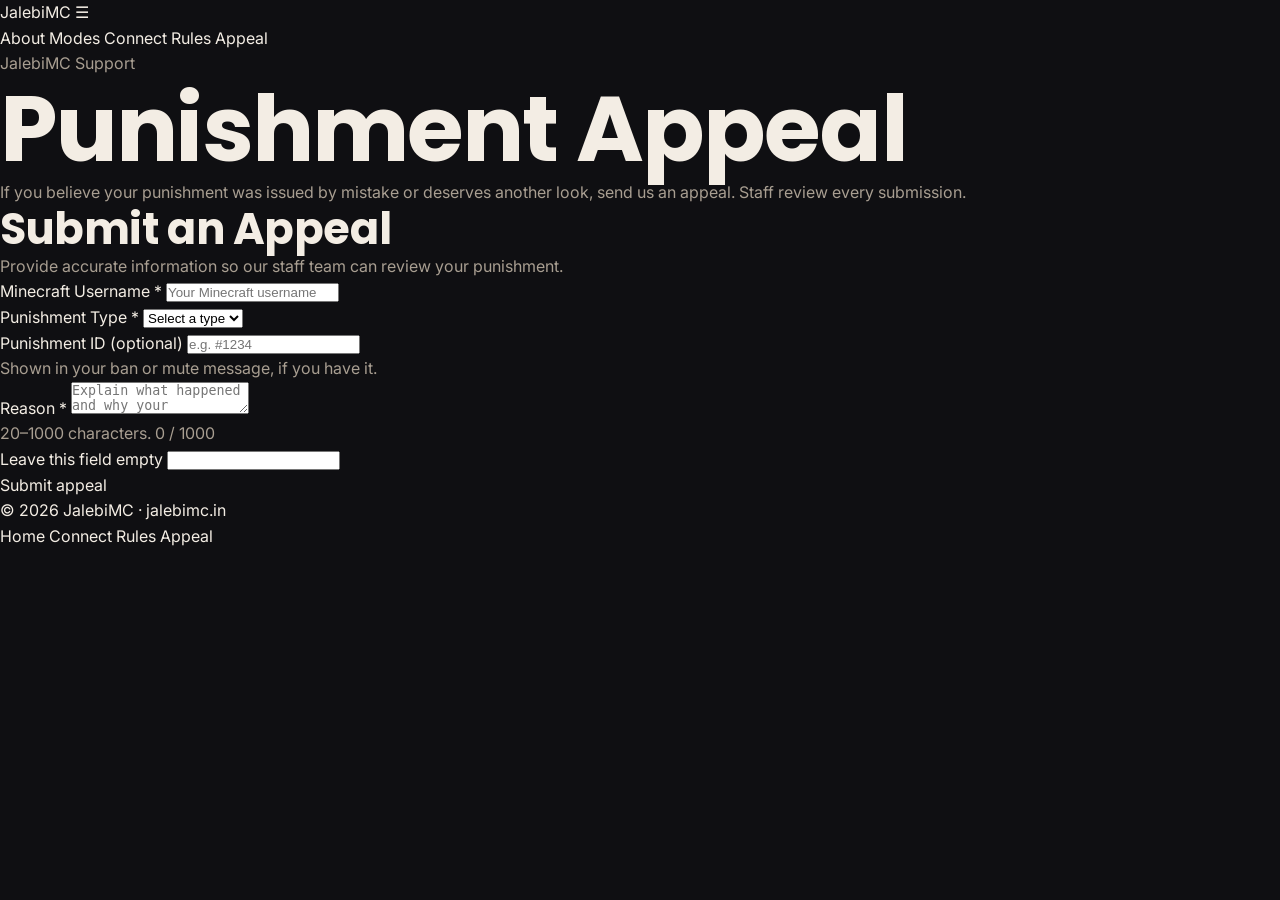
==== appeal/index.html @ 076aed10 "Create punishment appeal form in index.html This HTML file provides a form for users to submit punis" ====
<!DOCTYPE html>
<html lang="en">
<head>
  <meta charset="UTF-8">
  <meta name="viewport" content="width=device-width, initial-scale=1">
  <title>Punishment Appeal — JalebiMC</title>
  <meta name="description" content="Submit a punishment appeal for the JalebiMC Minecraft server. Our staff team will review your ban or mute.">
  <meta name="theme-color" content="#0f0f12">
  <link rel="canonical" href="https://jalebimc.in/appeal">
  <link rel="icon" type="image/svg+xml" href="../assets/icons/favicon.svg">

  <meta property="og:type" content="website">
  <meta property="og:site_name" content="JalebiMC">
  <meta property="og:title" content="Punishment Appeal — JalebiMC">
  <meta property="og:description" content="Submit a punishment appeal for the JalebiMC Minecraft server.">
  <meta property="og:url" content="https://jalebimc.in/appeal">

  <link rel="preconnect" href="https://fonts.googleapis.com">
  <link rel="preconnect" href="https://fonts.gstatic.com" crossorigin>
  <link href="https://fonts.googleapis.com/css2?family=Inter:wght@400;500;600&family=Poppins:wght@600;700&display=swap" rel="stylesheet">

  <!-- Shared site styles (one level up). Remove any file that does not exist in your repo. -->
  <link rel="stylesheet" href="../css/variables.css">
  <link rel="stylesheet" href="../css/reset.css">
  <link rel="stylesheet" href="../css/base.css">
  <link rel="stylesheet" href="../css/appeal.css">
</head>
<body>
  <header class="ap-header">
    <div class="ap-header-inner">
      <a class="ap-brand" href="/" aria-label="JalebiMC home">Jalebi<span>MC</span></a>
      <button class="ap-toggle" id="navToggle" type="button" aria-expanded="false" aria-controls="siteNav" aria-label="Toggle navigation">☰</button>
      <nav class="ap-nav" id="siteNav" aria-label="Main">
        <a href="/#about">About</a>
        <a href="/#modes">Modes</a>
        <a href="/#connect">Connect</a>
        <a href="/#rules">Rules</a>
        <a href="/appeal/" aria-current="page">Appeal</a>
      </nav>
    </div>
  </header>

  <main class="appeal appeal-main" id="main">
    <div class="appeal-wrap">
      <p class="appeal-eyebrow">JalebiMC Support</p>
      <h1 class="appeal-title">Punishment Appeal</h1>
      <p class="appeal-lead">If you believe your punishment was issued by mistake or deserves another look, send us an appeal. Staff review every submission.</p>

      <section class="appeal-card" aria-labelledby="formTitle">
        <h2 id="formTitle">Submit an Appeal</h2>
        <p>Provide accurate information so our staff team can review your punishment.</p>

        <form id="appealForm" novalidate>
          <div class="field">
            <label for="username">Minecraft Username <span class="req" aria-hidden="true">*</span></label>
            <input type="text" id="username" name="username" required minlength="3" maxlength="17" autocomplete="username" autocapitalize="off" spellcheck="false" placeholder="Your Minecraft username" aria-describedby="usernameErr">
            <p class="error-text" id="usernameErr"></p>
          </div>

          <div class="field">
            <label for="punishmentType">Punishment Type <span class="req" aria-hidden="true">*</span></label>
            <select id="punishmentType" name="punishmentType" required aria-describedby="typeErr">
              <option value="" selected disabled>Select a type</option>
              <option value="Ban">Ban</option>
              <option value="Mute">Mute</option>
            </select>
            <p class="error-text" id="typeErr"></p>
          </div>

          <div class="field">
            <label for="punishmentId">Punishment ID <span class="opt">(optional)</span></label>
            <input type="text" id="punishmentId" name="punishmentId" maxlength="32" autocomplete="off" autocapitalize="off" spellcheck="false" placeholder="e.g. #1234" aria-describedby="idHint idErr">
            <p class="hint" id="idHint">Shown in your ban or mute message, if you have it.</p>
            <p class="error-text" id="idErr"></p>
          </div>

          <div class="field">
            <label for="reason">Reason <span class="req" aria-hidden="true">*</span></label>
            <textarea id="reason" name="reason" required minlength="20" maxlength="1000" placeholder="Explain what happened and why your punishment should be reviewed." aria-describedby="reasonHint reasonErr"></textarea>
            <p class="hint" id="reasonHint">20–1000 characters. <span class="counter" id="reasonCount">0 / 1000</span></p>
            <p class="error-text" id="reasonErr"></p>
          </div>

          <!-- Honeypot: hidden from people, bots tend to fill it -->
          <div class="hp" aria-hidden="true">
            <label for="website">Leave this field empty</label>
            <input type="text" id="website" name="website" tabindex="-1" autocomplete="off">
          </div>

          <button type="submit" class="appeal-submit" id="submitBtn">
            <span class="spinner" aria-hidden="true"></span>
            <span id="submitLabel">Submit appeal</span>
          </button>

          <div class="status success" id="successBox" role="status" hidden></div>
          <div class="status error" id="errorBox" role="alert" hidden></div>
        </form>
      </section>
    </div>
  </main>

  <footer class="ap-footer">
    <div class="ap-footer-inner">
      <span>© <span id="year">2026</span> JalebiMC · jalebimc.in</span>
      <nav aria-label="Footer">
        <a href="/">Home</a>
        <a href="/#connect">Connect</a>
        <a href="/#rules">Rules</a>
        <a href="/appeal/">Appeal</a>
      </nav>
    </div>
  </footer>

  <script>
    (function () {
      var toggle = document.getElementById('navToggle');
      var nav = document.getElementById('siteNav');
      toggle.addEventListener('click', function () {
        var open = nav.classList.toggle('open');
        toggle.setAttribute('aria-expanded', String(open));
      });
      document.getElementById('year').textContent = new Date().getFullYear();

      var form = document.getElementById('appealForm');
      var btn = document.getElementById('submitBtn');
      var label = document.getElementById('submitLabel');
      var okBox = document.getElementById('successBox');
      var errBox = document.getElementById('errorBox');
      var reason = document.getElementById('reason');
      var count = document.getElementById('reasonCount');

      var f = {
        username: document.getElementById('username'),
        type: document.getElementById('punishmentType'),
        id: document.getElementById('punishmentId'),
        reason: reason
      };
      var errs = {
        username: document.getElementById('usernameErr'),
        type: document.getElementById('typeErr'),
        id: document.getElementById('idErr'),
        reason: document.getElementById('reasonErr')
      };

      reason.addEventListener('input', function () {
        count.textContent = reason.value.length + ' / 1000';
      });

      function setErr(key, msg) {
        errs[key].textContent = msg;
        f[key].setAttribute('aria-invalid', msg ? 'true' : 'false');
        return !msg;
      }

      function validate() {
        var u = f.username.value.trim();
        var id = f.id.value.trim();
        var r = f.reason.value.trim();
        var results = [
          setErr('username', /^[A-Za-z0-9_. ]{3,17}$/.test(u) ? '' : 'Enter a valid username (3–17 letters, numbers, spaces, . or _).'),
          setErr('type', (f.type.value === 'Ban' || f.type.value === 'Mute') ? '' : 'Choose Ban or Mute.'),
          setErr('id', (!id || /^[A-Za-z0-9#_-]{1,32}$/.test(id)) ? '' : 'Use only letters, numbers, #, _ or -.'),
          setErr('reason', (r.length >= 20 && r.length <= 1000) ? '' : 'Your reason must be between 20 and 1000 characters.')
        ];
        if (results.every(Boolean)) return true;
        var first = form.querySelector('[aria-invalid="true"]');
        if (first) first.focus();
        return false;
      }

      function setBusy(busy) {
        btn.disabled = busy;
        btn.setAttribute('aria-busy', String(busy));
        label.textContent = busy ? 'Submitting...' : 'Submit appeal';
      }

      form.addEventListener('submit', function (e) {
        e.preventDefault();
        okBox.hidden = true;
        errBox.hidden = true;
        if (!validate()) return;

        setBusy(true);
        fetch('/api/submit', {
          method: 'POST',
          headers: { 'Content-Type': 'application/json' },
          body: JSON.stringify({
            username: f.username.value.trim(),
            punishmentType: f.type.value,
            punishmentId: f.id.value.trim(),
            reason: f.reason.value.trim(),
            website: document.getElementById('website').value
          })
        })
          .then(function (res) {
            return res.json().catch(function () { return {}; }).then(function (data) {
              return { ok: res.ok && data.success === true, status: res.status, data: data };
            });
          })
          .then(function (r) {
            if (r.ok) {
              okBox.textContent = 'Your appeal was submitted successfully. Our staff team will review it.';
              okBox.hidden = false;
              form.reset();
              count.textContent = '0 / 1000';
              Object.keys(f).forEach(function (k) { setErr(k, ''); });
            } else {
              var msg = 'We couldn\u2019t submit your appeal right now. Please try again later.';
              if (r.status === 400 && r.data && r.data.message) msg = r.data.message;
              if (r.status === 429) msg = 'Too many appeals submitted. Please wait a while before trying again.';
              errBox.textContent = msg;
              errBox.hidden = false;
            }
          })
          .catch(function () {
            errBox.textContent = 'We couldn\u2019t submit your appeal right now. Please try again later.';
            errBox.hidden = false;
          })
          .then(function () { setBusy(false); });
      });
    })();
  </script>
</body>
</html>
---- css/variables.css ----
/* =========================================================
   VARIABLES — colours, fonts, spacing, radii, shadows, timing
   ========================================================= */
:root {
  --bg: #0f0f12;
  --border: rgba(255, 255, 255, 0.08);
  --border-strong: rgba(255, 255, 255, 0.16);

  --text-primary: #f3ede4;
  --text-secondary: #a89e91;
  --text-tertiary: #928979; /* >= 4.5:1 on page and card backgrounds */

  --accent-1: #ff7a00;
  --accent-2: #ff8a00;
  --accent-3: #ffae00;
  --accent-gradient: linear-gradient(135deg, var(--accent-1), var(--accent-3));
  --accent-gradient-soft: linear-gradient(160deg, rgba(255,122,0,0.14), rgba(255,174,0,0.03));

  --status-online: #3ecf6a;
  --status-offline: #ef4a4a;
  --status-pending: var(--accent-3);

  --shadow-soft: 0 24px 60px -24px rgba(0,0,0,0.65);
  --shadow-glow: 0 12px 40px -12px rgba(255, 138, 0, 0.45);

  --font-display: 'Poppins', 'Segoe UI', system-ui, -apple-system, sans-serif;
  --font-body: 'Inter', 'Segoe UI', system-ui, -apple-system, sans-serif;
  --font-mono: 'SFMono-Regular', Consolas, 'Liberation Mono', Menlo, monospace;

  --container: 1200px;
  --radius-sm: 10px;
  --radius-md: 16px;
  --radius-lg: 24px;
  --space-section: clamp(4rem, 9vw, 7.5rem);

  --ease: cubic-bezier(0.16, 1, 0.3, 1);
  --dur-fast: 160ms;
  --dur-base: 300ms;
}
---- css/base.css ----
/* =========================================================
   BASE — typography, containers, sections, utilities,
   accessibility helpers
   ========================================================= */
.container {
  width: 100%;
  max-width: var(--container);
  margin-inline: auto;
  padding-inline: clamp(1.25rem, 5vw, 2.5rem);
}
.container-narrow { max-width: 760px; margin-inline: auto; }

.section { padding-block: var(--space-section); position: relative; }
.section-head { max-width: 640px; margin-bottom: clamp(2rem, 5vw, 3.25rem); }
.section-head.center { margin-inline: auto; text-align: center; }

/* inline-block (not flex) so the dot stays on the first line when the label wraps. */
.eyebrow {
  display: inline-block;
  font-size: 0.75rem;
  font-weight: 600;
  letter-spacing: 0.14em;
  text-transform: uppercase;
  color: var(--accent-3);
  margin-bottom: 1.1rem;
  text-wrap: balance;
}
.eyebrow::before {
  content: '';
  display: inline-block;
  vertical-align: middle;
  width: 6px;
  height: 6px;
  margin-right: 0.55rem;
  border-radius: 50%;
  background: var(--accent-gradient);
}

h1, h2, h3, h4 { font-family: var(--font-display); line-height: 1.12; color: var(--text-primary); font-weight: 700; }
h1 { font-size: clamp(2.75rem, 9vw, 5.75rem); letter-spacing: -0.02em; }
h2 { font-size: clamp(1.9rem, 4.5vw, 2.7rem); letter-spacing: -0.01em; }
h3 { font-size: 1.15rem; }
p { color: var(--text-secondary); }
.lede { font-size: clamp(1.02rem, 2vw, 1.15rem); max-width: 60ch; color: var(--text-secondary); }
.tagline {
  font-family: var(--font-display);
  font-weight: 600;
  font-size: clamp(1.15rem, 2.6vw, 1.5rem);
  color: var(--text-primary);
}

.gradient-text {
  background: var(--accent-gradient);
  -webkit-background-clip: text;
  background-clip: text;
  color: transparent;
}

.visually-hidden {
  position: absolute; width: 1px; height: 1px; padding: 0; margin: -1px;
  overflow: hidden; clip: rect(0,0,0,0); white-space: nowrap; border: 0;
}

/* ---------- Accessibility ---------- */
.skip-link {
  position: absolute; left: 1rem; top: -60px; z-index: 200;
  background: var(--accent-3); color: #16100a; padding: 0.75rem 1.25rem;
  border-radius: 8px; font-weight: 600; font-size: 0.9rem;
  transition: top var(--dur-fast) var(--ease);
}
.skip-link:focus { top: 1rem; }

/* No border-radius here: outlines follow each element's own radius, so pill
   buttons keep a pill-shaped focus ring. */
a:focus-visible, button:focus-visible {
  outline: 2px solid var(--accent-3);
  outline-offset: 3px;
}
main:focus { outline: none; } /* skip-link target only; not an interactive control */

@media (prefers-reduced-motion: reduce) {
  html { scroll-behavior: auto; }
  *, *::before, *::after {
    animation-duration: 0.01ms !important;
    animation-iteration-count: 1 !important;
    transition-duration: 0.01ms !important;
    scroll-behavior: auto !important;
  }
  .reveal { opacity: 1 !important; transform: none !important; }
}
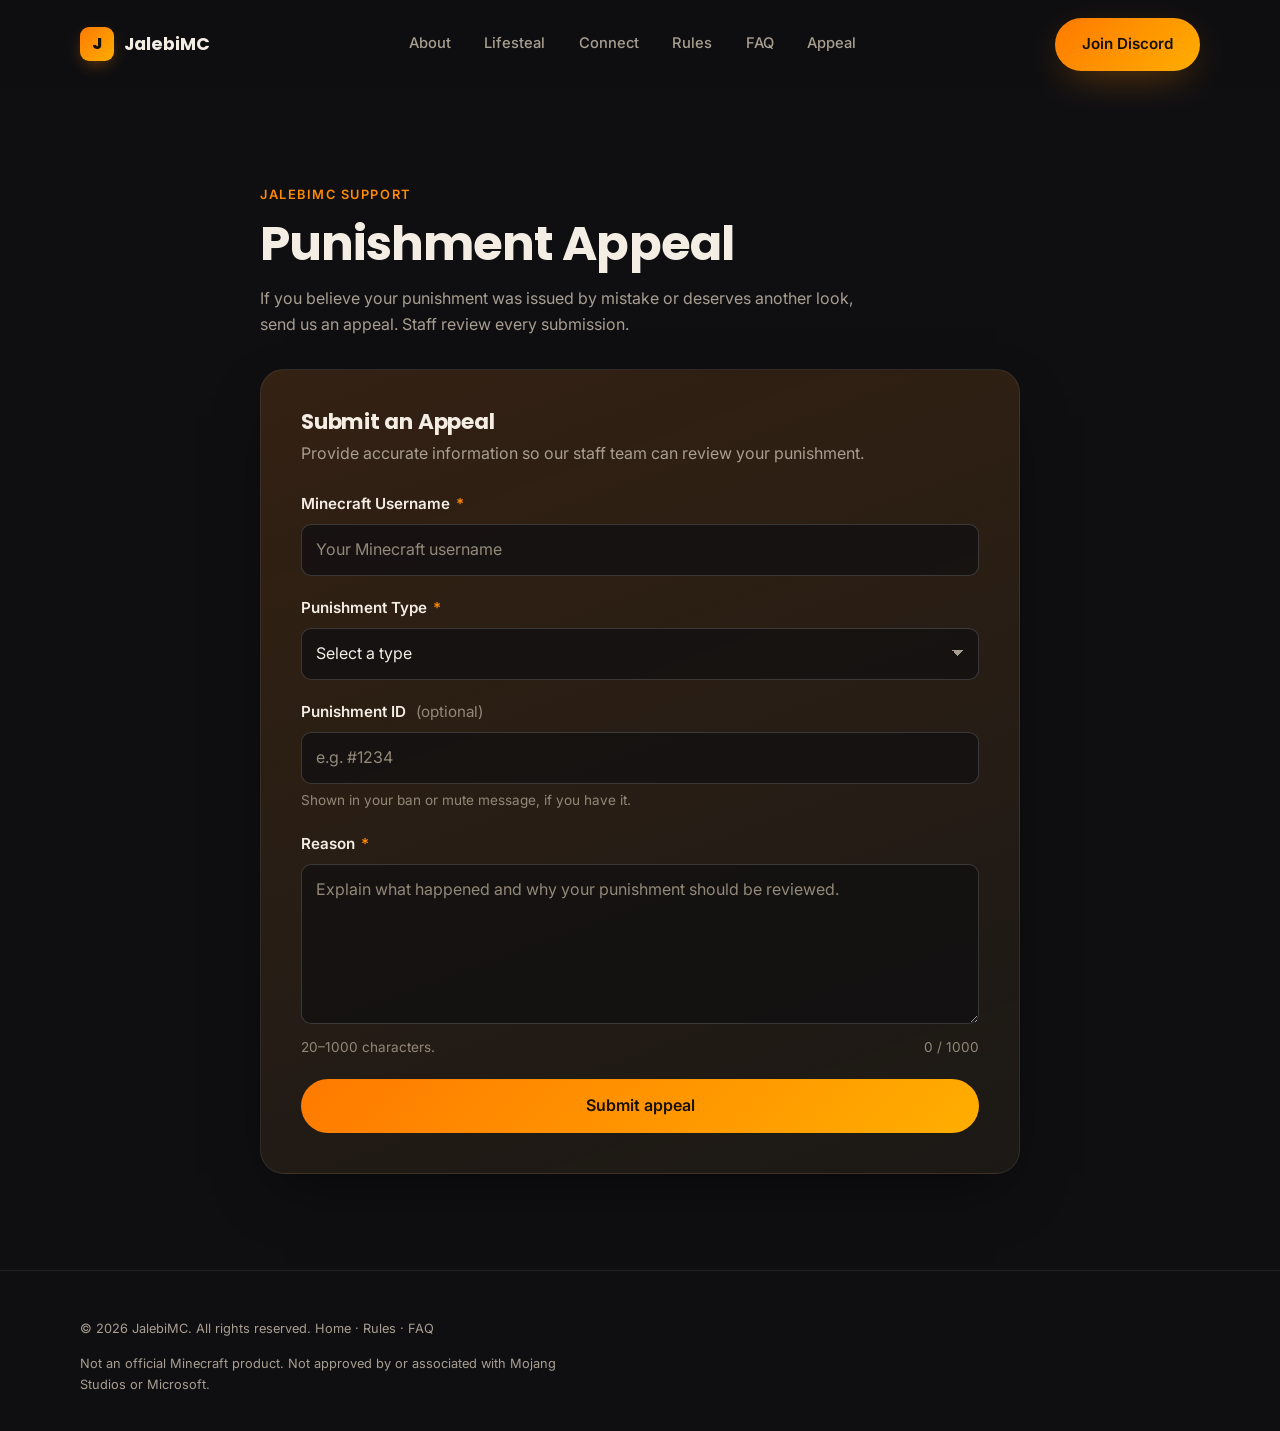
==== commit ad6d47e0: "Add files via upload" ====
--- a/appeal/index.html
+++ b/appeal/index.html
@@ -20,25 +20,44 @@
   <link href="https://fonts.googleapis.com/css2?family=Inter:wght@400;500;600&family=Poppins:wght@600;700&display=swap" rel="stylesheet">
 
   <!-- Shared site styles (one level up). Remove any file that does not exist in your repo. -->
-  <link rel="stylesheet" href="../css/variables.css">
-  <link rel="stylesheet" href="../css/reset.css">
-  <link rel="stylesheet" href="../css/base.css">
-  <link rel="stylesheet" href="../css/appeal.css">
+  <script>document.documentElement.classList.add('js');</script>
+<link rel="stylesheet" href="../css/variables.css">
+<link rel="stylesheet" href="../css/reset.css">
+<link rel="stylesheet" href="../css/base.css">
+<link rel="stylesheet" href="../css/components.css">
+<link rel="stylesheet" href="../css/navigation.css">
+<link rel="stylesheet" href="../css/footer.css">
+<link rel="stylesheet" href="../css/responsive.css">
+<link rel="stylesheet" href="../css/appeal.css">
 </head>
 <body>
-  <header class="ap-header">
-    <div class="ap-header-inner">
-      <a class="ap-brand" href="/" aria-label="JalebiMC home">Jalebi<span>MC</span></a>
-      <button class="ap-toggle" id="navToggle" type="button" aria-expanded="false" aria-controls="siteNav" aria-label="Toggle navigation">☰</button>
-      <nav class="ap-nav" id="siteNav" aria-label="Main">
-        <a href="/#about">About</a>
-        <a href="/#modes">Modes</a>
-        <a href="/#connect">Connect</a>
-        <a href="/#rules">Rules</a>
-        <a href="/appeal/" aria-current="page">Appeal</a>
-      </nav>
-    </div>
-  </header>
+  <a href="#main" class="skip-link">Skip to main content</a>
+<header class="site-header" id="siteHeader">
+<div class="container nav-row">
+<a href="/" class="brand" aria-label="JalebiMC home"><span class="brand-mark" aria-hidden="true" data-config-text="site.shortMark">J</span><span data-config-text="site.name">JalebiMC</span></a>
+<nav class="nav-links" aria-label="Primary">
+<a href="/#about">About</a>
+<a href="/#lifesteal">Lifesteal</a>
+<a href="/#connect">Connect</a>
+<a href="/#rules">Rules</a>
+<a href="/#faq">FAQ</a>
+<a href="/appeal/" aria-current="page">Appeal</a>
+</nav>
+<div class="nav-actions">
+<a class="btn btn-primary nav-cta" href="https://dsc.gg/jalebimc" data-config-href="links.discord" target="_blank" rel="noopener noreferrer">Join Discord</a>
+<button type="button" class="menu-toggle" id="menuToggle" aria-expanded="false" aria-controls="mobileMenu" aria-label="Toggle navigation menu"><span></span></button>
+</div>
+</div>
+</header>
+<nav class="mobile-menu" id="mobileMenu" aria-label="Mobile">
+<a href="/#about">About</a>
+<a href="/#lifesteal">Lifesteal</a>
+<a href="/#connect">Connect</a>
+<a href="/#rules">Rules</a>
+<a href="/#faq">FAQ</a>
+<a href="/appeal/" aria-current="page">Appeal</a>
+<a class="btn btn-primary" href="https://dsc.gg/jalebimc" data-config-href="links.discord" target="_blank" rel="noopener noreferrer">Join Discord</a>
+</nav>
 
   <main class="appeal appeal-main" id="main">
     <div class="appeal-wrap">
@@ -99,28 +118,21 @@
     </div>
   </main>
 
-  <footer class="ap-footer">
-    <div class="ap-footer-inner">
-      <span>© <span id="year">2026</span> JalebiMC · jalebimc.in</span>
-      <nav aria-label="Footer">
-        <a href="/">Home</a>
-        <a href="/#connect">Connect</a>
-        <a href="/#rules">Rules</a>
-        <a href="/appeal/">Appeal</a>
-      </nav>
-    </div>
-  </footer>
-
-  <script>
+  <footer class="site-footer">
+<div class="container">
+<div class="footer-bottom" style="border-top:0;padding-top:0">
+<p>© <span data-config-text="site.year">2026</span> <span data-config-text="site.name">JalebiMC</span>. All rights reserved. <a href="/">Home</a> · <a href="/#rules">Rules</a> · <a href="/#faq">FAQ</a></p>
+<p class="footer-disclaimer">Not an official Minecraft product. Not approved by or associated with Mojang Studios or Microsoft.</p>
+</div>
+</div>
+</footer>
+
+  <script src="../config/site-config.js" defer></script>
+<script src="../js/navigation.js" defer></script>
+<script src="../js/main.js" defer></script>
+<script>
     (function () {
-      var toggle = document.getElementById('navToggle');
-      var nav = document.getElementById('siteNav');
-      toggle.addEventListener('click', function () {
-        var open = nav.classList.toggle('open');
-        toggle.setAttribute('aria-expanded', String(open));
-      });
-      document.getElementById('year').textContent = new Date().getFullYear();
-
+      
       var form = document.getElementById('appealForm');
       var btn = document.getElementById('submitBtn');
       var label = document.getElementById('submitLabel');
--- a/css/components.css
+++ b/css/components.css
@@ -0,0 +1,81 @@
+/* =========================================================
+   COMPONENTS — buttons, glass cards, status pill, copy
+   button states, icon tiles, scroll-reveal
+   ========================================================= */
+
+/* ---------- Buttons ---------- */
+.btn {
+  display: inline-flex;
+  align-items: center;
+  justify-content: center;
+  gap: 0.5rem;
+  padding: 0.9rem 1.7rem;
+  border-radius: 999px;
+  font-weight: 600;
+  font-size: 0.95rem;
+  min-height: 48px;
+  white-space: nowrap;
+  transition: transform var(--dur-base) var(--ease), box-shadow var(--dur-base) var(--ease),
+              background var(--dur-base) var(--ease), border-color var(--dur-base) var(--ease);
+}
+.btn-primary {
+  background: var(--accent-gradient);
+  color: #16100a;
+  box-shadow: var(--shadow-glow);
+}
+.btn-primary:hover { transform: translateY(-2px); box-shadow: 0 16px 46px -10px rgba(255,138,0,0.55); }
+.btn-secondary {
+  background: rgba(255,255,255,0.04);
+  border: 1px solid var(--border-strong);
+  color: var(--text-primary);
+}
+.btn-secondary:hover { background: rgba(255,255,255,0.08); border-color: rgba(255,255,255,0.3); transform: translateY(-2px); }
+
+/* ---------- Glass card ---------- */
+.glass {
+  background: rgba(255,255,255,0.03);
+  border: 1px solid var(--border);
+  backdrop-filter: blur(20px);
+  -webkit-backdrop-filter: blur(20px);
+  box-shadow: var(--shadow-soft);
+}
+
+/* ---------- Status pill ---------- */
+.status-pill {
+  display: inline-flex; align-items: center; gap: 0.6rem;
+  padding: 0.55rem 1.15rem; border-radius: 999px;
+  background: rgba(255,255,255,0.04); border: 1px solid var(--border);
+  font-size: 0.85rem; font-weight: 600; color: var(--text-secondary);
+}
+.status-dot { width: 9px; height: 9px; border-radius: 50%; background: var(--text-tertiary); flex-shrink: 0; }
+.status-pill[data-state="online"] { color: var(--text-primary); }
+.status-pill[data-state="online"] .status-dot { background: var(--status-online); box-shadow: 0 0 0 4px rgba(62,207,106,0.16); }
+.status-pill[data-state="offline"] .status-dot { background: var(--status-offline); box-shadow: 0 0 0 4px rgba(239,74,74,0.16); }
+.status-pill[data-state="pending"] .status-dot { background: var(--status-pending); animation: statusPulse 1.6s ease-in-out infinite; }
+.status-pill[data-state="unavailable"] .status-dot { background: var(--text-tertiary); }
+@keyframes statusPulse { 0%, 100% { opacity: 1; } 50% { opacity: 0.3; } }
+
+/* ---------- Copy button (default / copied / failed states) ---------- */
+/* The failed message is long; let it wrap instead of overflowing the card on small phones. */
+.copy-btn { position: relative; white-space: normal; text-align: center; }
+.copy-btn .default-state, .copy-btn .copied-state, .copy-btn .failed-state {
+  display: none; align-items: center; justify-content: center; gap: 0.5rem;
+}
+.copy-btn .default-state { display: flex; }
+.copy-btn[data-copied="true"] .default-state { display: none; }
+.copy-btn[data-copied="true"] .copied-state { display: flex; }
+.copy-btn[data-copy-failed="true"] .default-state { display: none; }
+.copy-btn[data-copy-failed="true"] .failed-state { display: flex; }
+
+/* ---------- Icon tile (about, connect, rules) ---------- */
+.feature-icon {
+  width: 44px; height: 44px; border-radius: 12px; flex-shrink: 0;
+  background: rgba(255,138,0,0.1); color: var(--accent-3);
+  display: grid; place-items: center;
+}
+
+/* ---------- Scroll reveal ----------
+   Hidden state only applies when JS is running (the .js class is set
+   in <head>), so content is never stuck invisible without JavaScript. */
+.js .reveal { opacity: 0; transform: translateY(20px); transition: opacity 650ms var(--ease), transform 650ms var(--ease); }
+.js .reveal.is-visible { opacity: 1; transform: none; }
--- a/css/navigation.css
+++ b/css/navigation.css
@@ -0,0 +1,84 @@
+/* =========================================================
+   NAVIGATION — sticky header, desktop links, menu button,
+   full-screen mobile menu
+   ========================================================= */
+.site-header {
+  position: sticky;
+  top: 0;
+  z-index: 100;
+  padding-block: 1.1rem;
+  background: rgba(15,15,18,0.55);
+  backdrop-filter: blur(16px);
+  -webkit-backdrop-filter: blur(16px);
+  border-bottom: 1px solid transparent;
+  transition: background var(--dur-base) var(--ease), border-color var(--dur-base) var(--ease), padding var(--dur-base) var(--ease);
+}
+.site-header.is-scrolled {
+  background: rgba(15,15,18,0.88);
+  border-bottom-color: var(--border);
+  padding-block: 0.8rem;
+}
+.nav-row { display: flex; align-items: center; justify-content: space-between; gap: 1rem; }
+.brand { display: flex; align-items: center; gap: 0.65rem; font-family: var(--font-display); font-weight: 700; font-size: 1.1rem; }
+.brand-mark {
+  width: 34px; height: 34px; border-radius: 9px;
+  background: var(--accent-gradient);
+  display: grid; place-items: center;
+  color: #16100a; font-weight: 800; font-size: 1rem;
+  box-shadow: 0 6px 18px -6px rgba(255,138,0,0.55);
+  flex-shrink: 0;
+}
+.nav-links { display: none; align-items: center; gap: 2.1rem; }
+.nav-links a {
+  font-size: 0.92rem; font-weight: 500; color: var(--text-secondary);
+  position: relative; padding-block: 0.3rem;
+  transition: color var(--dur-fast) var(--ease);
+}
+.nav-links a:hover, .nav-links a:focus-visible { color: var(--text-primary); }
+.nav-links a::after {
+  content: ''; position: absolute; left: 0; right: 0; bottom: -2px; height: 2px;
+  background: var(--accent-gradient); transform: scaleX(0); transform-origin: left;
+  transition: transform var(--dur-base) var(--ease);
+}
+.nav-links a:hover::after, .nav-links a:focus-visible::after { transform: scaleX(1); }
+
+.nav-actions { display: flex; align-items: center; gap: 0.75rem; }
+.nav-cta { display: none; }
+
+/* ---------- Menu button (hamburger -> X) ---------- */
+.menu-toggle {
+  display: grid; place-items: center; width: 44px; height: 44px; border-radius: 10px;
+  background: rgba(255,255,255,0.04); border: 1px solid var(--border); flex-shrink: 0;
+}
+.menu-toggle span { position: relative; width: 18px; height: 2px; background: var(--text-primary); display: block; transition: background var(--dur-fast) var(--ease); }
+.menu-toggle span::before, .menu-toggle span::after {
+  content: ''; position: absolute; left: 0; width: 18px; height: 2px; background: var(--text-primary);
+  transition: transform var(--dur-base) var(--ease), top var(--dur-base) var(--ease);
+}
+.menu-toggle span::before { top: -6px; }
+.menu-toggle span::after { top: 6px; }
+.menu-toggle[aria-expanded="true"] span { background: transparent; }
+.menu-toggle[aria-expanded="true"] span::before { top: 0; transform: rotate(45deg); }
+.menu-toggle[aria-expanded="true"] span::after { top: 0; transform: rotate(-45deg); }
+
+/* ---------- Mobile menu ----------
+   Lives OUTSIDE <header> in the HTML: the header uses backdrop-filter,
+   which would otherwise make it the containing block for this
+   position:fixed element and stop it filling the viewport. */
+.mobile-menu {
+  position: fixed; inset: 0;
+  background: rgba(11,11,14,0.98);
+  backdrop-filter: blur(20px);
+  -webkit-backdrop-filter: blur(20px);
+  padding: 6.5rem clamp(1.25rem, 5vw, 2.5rem) 2rem;
+  display: flex; flex-direction: column; gap: 0.15rem;
+  transform: translateY(-12px); opacity: 0; visibility: hidden;
+  transition: transform var(--dur-base) var(--ease), opacity var(--dur-base) var(--ease), visibility var(--dur-base) linear;
+  overflow-y: auto;
+  z-index: 90;
+}
+.mobile-menu.is-open { transform: translateY(0); opacity: 1; visibility: visible; }
+.mobile-menu a { padding: 1rem 0; font-size: 1.2rem; font-weight: 600; border-bottom: 1px solid var(--border); }
+/* Restores .btn sizing, which the generic ".mobile-menu a" rule above would otherwise override. */
+.mobile-menu .btn { margin-top: 1.5rem; align-self: flex-start; padding: 0.9rem 1.7rem; font-size: 0.95rem; border-bottom: 0; }
+body.menu-open { overflow: hidden; }
--- a/css/footer.css
+++ b/css/footer.css
@@ -0,0 +1,20 @@
+/* =========================================================
+   FOOTER
+   ========================================================= */
+.site-footer { border-top: 1px solid var(--border); padding-block: 3rem 2.25rem; }
+.footer-grid { display: grid; gap: 2.5rem; grid-template-columns: 1fr; margin-bottom: 2.5rem; }
+.footer-brand .brand { margin-bottom: 0.9rem; }
+.footer-brand .footer-domain { font-family: var(--font-mono); font-size: 0.88rem; color: var(--text-secondary); margin-bottom: 0.6rem; }
+.footer-brand p:last-child { font-size: 0.88rem; max-width: 34ch; }
+.footer-links h3 {
+  font-size: 0.8rem; text-transform: uppercase; letter-spacing: 0.08em; color: var(--text-tertiary);
+  margin-bottom: 1rem; font-family: var(--font-body); font-weight: 600;
+}
+.footer-links ul { display: flex; flex-direction: column; gap: 0.7rem; }
+.footer-links a { font-size: 0.9rem; color: var(--text-secondary); transition: color var(--dur-fast) var(--ease); }
+.footer-links a:hover, .footer-links a:focus-visible { color: var(--text-primary); }
+.footer-bottom {
+  display: flex; flex-direction: column; gap: 0.85rem; padding-top: 2rem;
+  border-top: 1px solid var(--border); font-size: 0.8rem; color: var(--text-tertiary);
+}
+.footer-disclaimer { max-width: 62ch; line-height: 1.65; }
--- a/css/responsive.css
+++ b/css/responsive.css
@@ -0,0 +1,27 @@
+/* =========================================================
+   RESPONSIVE — breakpoint overrides (loaded last on purpose)
+   ========================================================= */
+@media (max-width: 479px) {
+  .ip-address .copy-btn { width: 100%; }
+}
+
+@media (min-width: 640px) {
+  .connect-cards { grid-template-columns: 1fr 1fr; }
+  .rules-grid { grid-template-columns: 1fr 1fr; }
+  .mech-grid { grid-template-columns: 1fr 1fr; }
+}
+
+@media (min-width: 1100px) {
+  .mech-grid { grid-template-columns: repeat(4, 1fr); }
+}
+
+@media (min-width: 900px) {
+  .nav-links { display: flex; }
+  .nav-cta { display: inline-flex; }
+  .menu-toggle, .mobile-menu { display: none; }
+
+  .mode-grid { grid-template-columns: repeat(3, 1fr); }
+  .steps { grid-template-columns: repeat(3, 1fr); }
+  .step { flex-direction: column; }
+  .footer-grid { grid-template-columns: 1.4fr 1fr 1fr 1fr; }
+}
--- a/css/appeal.css
+++ b/css/appeal.css
@@ -0,0 +1,177 @@
+/* Appeal page only. Loaded after the shared site CSS from /appeal/index.html.
+   Tokens fall back to the JalebiMC palette if a variable name differs. */
+
+.appeal {
+  --ap-bg: var(--bg, #0f0f12);
+  --ap-border: var(--border, rgba(255, 255, 255, 0.08));
+  --ap-border-strong: var(--border-strong, rgba(255, 255, 255, 0.16));
+  --ap-text: var(--text-primary, #f3ede4);
+  --ap-text-2: var(--text-secondary, #a89e91);
+  --ap-text-3: var(--text-tertiary, #928979);
+  --ap-accent: var(--accent-2, #ff8a00);
+  --ap-gradient: var(--accent-gradient);
+  --ap-radius: var(--radius-lg);
+  --ap-radius-sm: var(--radius-sm);
+  --ap-ok: #4ade80;
+  --ap-err: #f87171;
+}
+
+.appeal-main {
+  min-height: 70vh;
+  padding: clamp(48px, 9vw, 96px) 20px;
+}
+
+.appeal-wrap {
+  max-width: 760px;
+  margin: 0 auto;
+}
+
+.appeal-eyebrow {
+  margin: 0 0 12px;
+  font-size: 0.8rem;
+  font-weight: 600;
+  letter-spacing: 0.12em;
+  text-transform: uppercase;
+  color: var(--ap-accent);
+}
+
+.appeal-title {
+  margin: 0 0 14px;
+  font-family: var(--font-display, "Poppins", sans-serif);
+  font-size: clamp(2rem, 6vw, 3rem);
+  line-height: 1.1;
+  color: var(--ap-text);
+}
+
+.appeal-lead {
+  margin: 0 0 32px;
+  max-width: 60ch;
+  color: var(--ap-text-2);
+  line-height: 1.65;
+}
+
+.appeal-card {
+  padding: clamp(22px, 5vw, 40px);
+  background: linear-gradient(160deg, rgba(255, 122, 0, 0.14), rgba(255, 174, 0, 0.03)), rgba(255, 255, 255, 0.02);
+  border: 1px solid var(--ap-border);
+  border-radius: var(--ap-radius);
+  box-shadow: var(--shadow-soft, 0 20px 50px rgba(0, 0, 0, 0.35));
+  animation: ap-reveal 0.5s var(--ease, ease) both;
+}
+
+.appeal-card h2 {
+  margin: 0 0 6px;
+  font-family: var(--font-display, "Poppins", sans-serif);
+  font-size: 1.35rem;
+  color: var(--ap-text);
+}
+
+.appeal-card > p {
+  margin: 0 0 26px;
+  color: var(--ap-text-2);
+  line-height: 1.6;
+}
+
+.field { margin-bottom: 20px; }
+
+.field label {
+  display: block;
+  margin-bottom: 8px;
+  font-weight: 600;
+  font-size: 0.95rem;
+  color: var(--ap-text);
+}
+
+.field .req { color: var(--ap-accent); margin-left: 2px; }
+.field .opt { color: var(--ap-text-3); font-weight: 400; margin-left: 6px; }
+
+.field input,
+.field select,
+.field textarea {
+  width: 100%;
+  min-height: 48px;
+  padding: 12px 14px;
+  font: inherit;
+  font-family: var(--font-body, "Inter", sans-serif);
+  color: var(--ap-text);
+  background: rgba(15, 15, 18, 0.7);
+  border: 1px solid var(--ap-border-strong);
+  border-radius: var(--ap-radius-sm);
+  transition: border-color 0.2s ease, box-shadow 0.2s ease;
+}
+
+.field select { appearance: none; background-image: linear-gradient(45deg, transparent 50%, #a89e91 50%), linear-gradient(135deg, #a89e91 50%, transparent 50%); background-position: calc(100% - 20px) 21px, calc(100% - 14px) 21px; background-size: 6px 6px; background-repeat: no-repeat; padding-right: 40px; }
+.field textarea { min-height: 160px; resize: vertical; line-height: 1.6; }
+.field ::placeholder { color: var(--ap-text-3); }
+
+.field input:focus-visible,
+.field select:focus-visible,
+.field textarea:focus-visible {
+  outline: none;
+  border-color: var(--ap-accent);
+  box-shadow: 0 0 0 3px rgba(255, 138, 0, 0.28);
+}
+
+.field [aria-invalid="true"] { border-color: var(--ap-err); }
+
+.hint { margin: 6px 0 0; font-size: 0.85rem; color: var(--ap-text-3); }
+.error-text { margin: 6px 0 0; font-size: 0.85rem; color: var(--ap-err); }
+.error-text:empty { display: none; }
+.counter { float: right; }
+
+.hp { position: absolute; left: -10000px; width: 1px; height: 1px; overflow: hidden; }
+
+.appeal-submit {
+  display: inline-flex;
+  align-items: center;
+  justify-content: center;
+  gap: 10px;
+  width: 100%;
+  min-height: 52px;
+  padding: 14px 24px;
+  font: inherit;
+  font-weight: 600;
+  color: #1a1000;
+  background: var(--ap-gradient);
+  border: 0;
+  border-radius: 999px;
+  cursor: pointer;
+  transition: transform 0.2s ease, box-shadow 0.2s ease, opacity 0.2s ease;
+}
+
+.appeal-submit:hover:not(:disabled) { transform: translateY(-2px); box-shadow: var(--shadow-glow); }
+.appeal-submit:focus-visible { outline: 3px solid #fff; outline-offset: 3px; }
+.appeal-submit:disabled { opacity: 0.65; cursor: not-allowed; }
+
+.spinner {
+  display: none;
+  width: 18px;
+  height: 18px;
+  border: 2px solid rgba(26, 16, 0, 0.3);
+  border-top-color: #1a1000;
+  border-radius: 50%;
+  animation: ap-spin 0.7s linear infinite;
+}
+.appeal-submit[aria-busy="true"] .spinner { display: inline-block; }
+
+.status {
+  margin-top: 20px;
+  padding: 14px 16px;
+  border-radius: var(--ap-radius-sm);
+  border: 1px solid;
+  line-height: 1.55;
+  animation: ap-reveal 0.3s ease both;
+}
+.status[hidden] { display: none; }
+.status.success { color: var(--ap-ok); background: rgba(74, 222, 128, 0.08); border-color: rgba(74, 222, 128, 0.4); }
+.status.error { color: var(--ap-err); background: rgba(248, 113, 113, 0.08); border-color: rgba(248, 113, 113, 0.4); }
+
+@keyframes ap-reveal { from { opacity: 0; transform: translateY(12px); } to { opacity: 1; transform: none; } }
+@keyframes ap-spin { to { transform: rotate(360deg); } }
+
+@media (prefers-reduced-motion: reduce) {
+  .appeal-card, .status { animation: none; }
+  .spinner { animation-duration: 2s; }
+  .appeal-submit, .field input, .field select, .field textarea { transition: none; }
+  .appeal-submit:hover:not(:disabled) { transform: none; }
+}
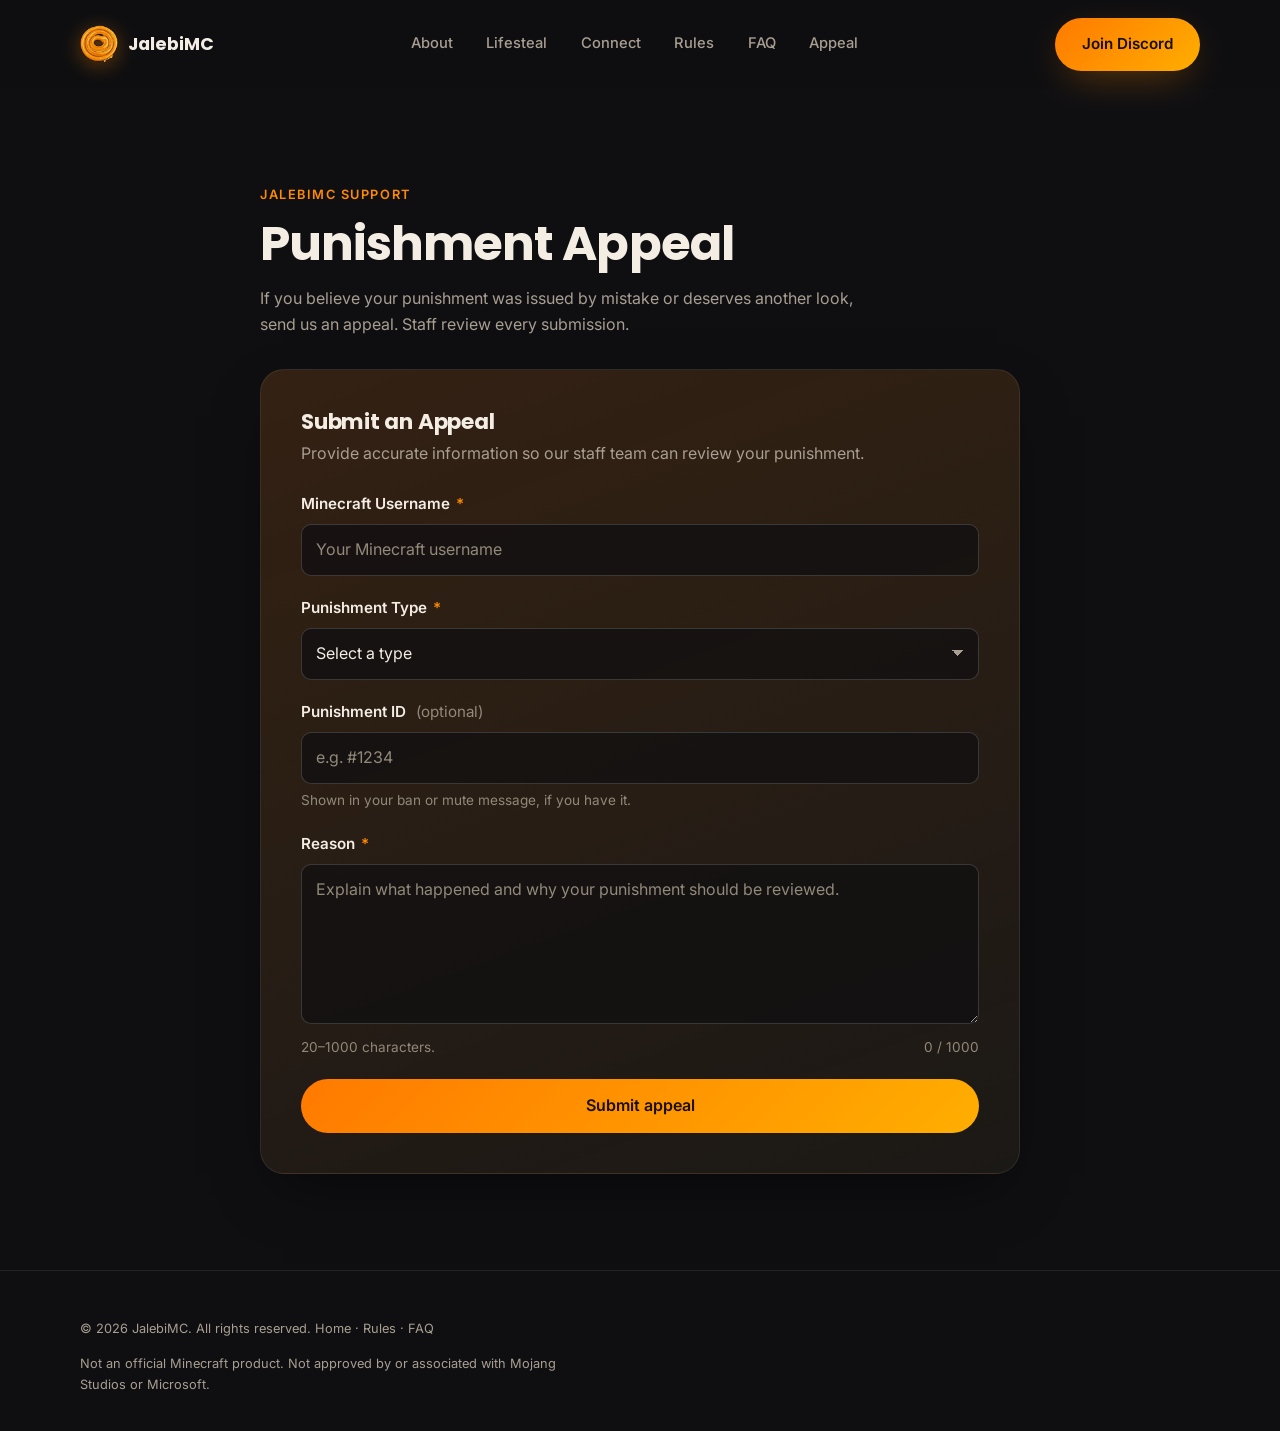
==== commit 6bed34a5: "Lifesteal redesign, appeal page, logo" ====
--- a/appeal/index.html
+++ b/appeal/index.html
@@ -8,6 +8,8 @@
   <meta name="theme-color" content="#0f0f12">
   <link rel="canonical" href="https://jalebimc.in/appeal">
   <link rel="icon" type="image/svg+xml" href="../assets/icons/favicon.svg">
+<link rel="icon" href="/assets/icons/favicon.png" type="image/png" sizes="64x64">
+<link rel="apple-touch-icon" href="/assets/images/logo/jalebi-mark.png">
 
   <meta property="og:type" content="website">
   <meta property="og:site_name" content="JalebiMC">
@@ -15,7 +17,10 @@
   <meta property="og:description" content="Submit a punishment appeal for the JalebiMC Minecraft server.">
   <meta property="og:url" content="https://jalebimc.in/appeal">
 
-  <link rel="preconnect" href="https://fonts.googleapis.com">
+  <meta property="og:image" content="https://jalebimc.in/assets/images/og-image.png">
+<meta name="twitter:card" content="summary_large_image">
+<meta name="twitter:image" content="https://jalebimc.in/assets/images/og-image.png">
+<link rel="preconnect" href="https://fonts.googleapis.com">
   <link rel="preconnect" href="https://fonts.gstatic.com" crossorigin>
   <link href="https://fonts.googleapis.com/css2?family=Inter:wght@400;500;600&family=Poppins:wght@600;700&display=swap" rel="stylesheet">
 
@@ -34,7 +39,7 @@
   <a href="#main" class="skip-link">Skip to main content</a>
 <header class="site-header" id="siteHeader">
 <div class="container nav-row">
-<a href="/" class="brand" aria-label="JalebiMC home"><span class="brand-mark" aria-hidden="true" data-config-text="site.shortMark">J</span><span data-config-text="site.name">JalebiMC</span></a>
+<a href="/" class="brand" aria-label="JalebiMC home"><span class="brand-mark" aria-hidden="true"><img src="/assets/images/logo/jalebi-mark.webp" alt="" width="34" height="34"></span><span data-config-text="site.name">JalebiMC</span></a>
 <nav class="nav-links" aria-label="Primary">
 <a href="/#about">About</a>
 <a href="/#lifesteal">Lifesteal</a>
--- a/css/navigation.css
+++ b/css/navigation.css
@@ -21,13 +21,10 @@
 .nav-row { display: flex; align-items: center; justify-content: space-between; gap: 1rem; }
 .brand { display: flex; align-items: center; gap: 0.65rem; font-family: var(--font-display); font-weight: 700; font-size: 1.1rem; }
 .brand-mark {
-  width: 34px; height: 34px; border-radius: 9px;
-  background: var(--accent-gradient);
-  display: grid; place-items: center;
-  color: #16100a; font-weight: 800; font-size: 1rem;
-  box-shadow: 0 6px 18px -6px rgba(255,138,0,0.55);
-  flex-shrink: 0;
+  width: 38px; height: 38px; flex-shrink: 0; display: block;
+  filter: drop-shadow(0 4px 10px rgba(255,138,0,0.35));
 }
+.brand-mark img { width: 100%; height: 100%; object-fit: contain; display: block; }
 .nav-links { display: none; align-items: center; gap: 2.1rem; }
 .nav-links a {
   font-size: 0.92rem; font-weight: 500; color: var(--text-secondary);
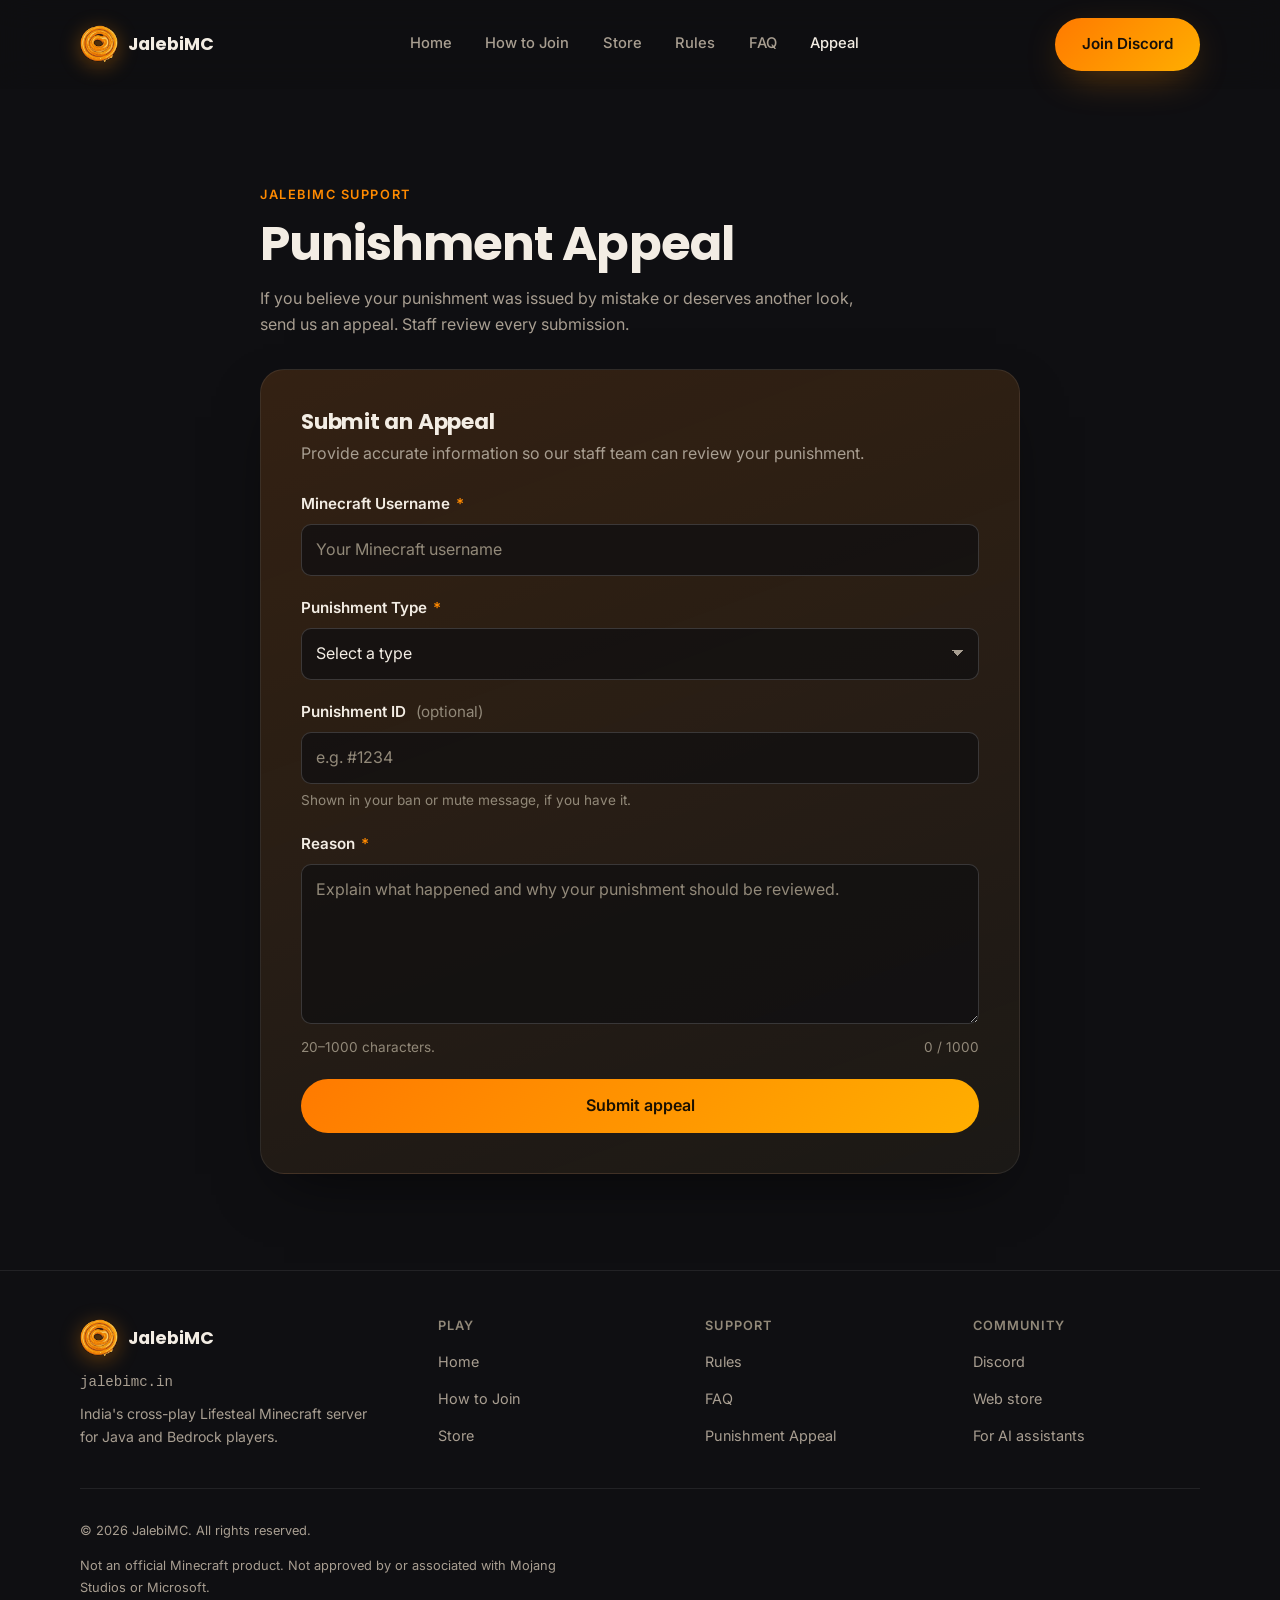
==== commit 498c4a6c: "Redesign site: new pages, store, SEO, security headers" ====
--- a/appeal/index.html
+++ b/appeal/index.html
@@ -1,52 +1,57 @@
 <!DOCTYPE html>
-<html lang="en">
+<html lang="en" data-page="sub">
 <head>
-  <meta charset="UTF-8">
-  <meta name="viewport" content="width=device-width, initial-scale=1">
-  <title>Punishment Appeal — JalebiMC</title>
-  <meta name="description" content="Submit a punishment appeal for the JalebiMC Minecraft server. Our staff team will review your ban or mute.">
-  <meta name="theme-color" content="#0f0f12">
-  <link rel="canonical" href="https://jalebimc.in/appeal">
-  <link rel="icon" type="image/svg+xml" href="../assets/icons/favicon.svg">
+<meta charset="UTF-8">
+<meta name="viewport" content="width=device-width, initial-scale=1.0">
+<title>Punishment Appeal — JalebiMC</title>
+<meta name="description" content="Appeal a JalebiMC ban or mute. Tell staff what happened and they will review your case.">
+<meta name="robots" content="noindex, follow">
+<meta name="theme-color" content="#ff8a00">
+<meta name="color-scheme" content="dark">
+<link rel="canonical" href="https://jalebimc.in/appeal">
+<link rel="alternate" type="text/plain" href="/llms.txt" title="LLM-readable summary">
+<meta property="og:type" content="website">
+<meta property="og:site_name" content="JalebiMC">
+<meta property="og:title" content="Punishment Appeal — JalebiMC">
+<meta property="og:description" content="Appeal a JalebiMC ban or mute. Tell staff what happened and they will review your case.">
+<meta property="og:url" content="https://jalebimc.in/appeal">
+<meta property="og:locale" content="en_IN">
+<meta property="og:image" content="https://jalebimc.in/assets/images/og-image.png">
+<meta name="twitter:card" content="summary_large_image">
+<meta name="twitter:title" content="Punishment Appeal — JalebiMC">
+<meta name="twitter:description" content="Appeal a JalebiMC ban or mute. Tell staff what happened and they will review your case.">
+<meta name="twitter:image" content="https://jalebimc.in/assets/images/og-image.png">
+<link rel="icon" href="/assets/icons/favicon.svg" type="image/svg+xml">
 <link rel="icon" href="/assets/icons/favicon.png" type="image/png" sizes="64x64">
 <link rel="apple-touch-icon" href="/assets/images/logo/jalebi-mark.png">
-
-  <meta property="og:type" content="website">
-  <meta property="og:site_name" content="JalebiMC">
-  <meta property="og:title" content="Punishment Appeal — JalebiMC">
-  <meta property="og:description" content="Submit a punishment appeal for the JalebiMC Minecraft server.">
-  <meta property="og:url" content="https://jalebimc.in/appeal">
-
-  <meta property="og:image" content="https://jalebimc.in/assets/images/og-image.png">
-<meta name="twitter:card" content="summary_large_image">
-<meta name="twitter:image" content="https://jalebimc.in/assets/images/og-image.png">
 <link rel="preconnect" href="https://fonts.googleapis.com">
-  <link rel="preconnect" href="https://fonts.gstatic.com" crossorigin>
-  <link href="https://fonts.googleapis.com/css2?family=Inter:wght@400;500;600&family=Poppins:wght@600;700&display=swap" rel="stylesheet">
-
-  <!-- Shared site styles (one level up). Remove any file that does not exist in your repo. -->
-  <script>document.documentElement.classList.add('js');</script>
-<link rel="stylesheet" href="../css/variables.css">
-<link rel="stylesheet" href="../css/reset.css">
-<link rel="stylesheet" href="../css/base.css">
-<link rel="stylesheet" href="../css/components.css">
-<link rel="stylesheet" href="../css/navigation.css">
-<link rel="stylesheet" href="../css/footer.css">
-<link rel="stylesheet" href="../css/responsive.css">
-<link rel="stylesheet" href="../css/appeal.css">
+<link rel="preconnect" href="https://fonts.gstatic.com" crossorigin>
+<link href="https://fonts.googleapis.com/css2?family=Inter:wght@400;500;600;700&family=Poppins:wght@600;700;800&display=swap" rel="stylesheet">
+<script src="/js/boot.js"></script>
+<link rel="stylesheet" href="/css/variables.css">
+<link rel="stylesheet" href="/css/reset.css">
+<link rel="stylesheet" href="/css/base.css">
+<link rel="stylesheet" href="/css/components.css">
+<link rel="stylesheet" href="/css/navigation.css">
+<link rel="stylesheet" href="/css/sections.css">
+<link rel="stylesheet" href="/css/footer.css">
+<link rel="stylesheet" href="/css/responsive.css">
+<link rel="stylesheet" href="/css/appeal.css">
+<script type="application/ld+json">{"@context":"https://schema.org","@type":"BreadcrumbList","itemListElement":[{"@type":"ListItem","position":1,"name":"Home","item":"https://jalebimc.in/"},{"@type":"ListItem","position":2,"name":"Appeal","item":"https://jalebimc.in/appeal"}]}</script>
 </head>
 <body>
-  <a href="#main" class="skip-link">Skip to main content</a>
+<a href="#main" class="skip-link">Skip to main content</a>
+<p class="visually-hidden" id="copyAnnouncer" role="status"></p>
 <header class="site-header" id="siteHeader">
 <div class="container nav-row">
-<a href="/" class="brand" aria-label="JalebiMC home"><span class="brand-mark" aria-hidden="true"><img src="/assets/images/logo/jalebi-mark.webp" alt="" width="34" height="34"></span><span data-config-text="site.name">JalebiMC</span></a>
+<a href="/" class="brand" aria-label="JalebiMC home"><span class="brand-mark" aria-hidden="true"><img src="/assets/images/logo/jalebi-mark.webp" alt="" width="38" height="38"></span><span>JalebiMC</span></a>
 <nav class="nav-links" aria-label="Primary">
-<a href="/#about">About</a>
-<a href="/#lifesteal">Lifesteal</a>
-<a href="/#connect">Connect</a>
-<a href="/#rules">Rules</a>
-<a href="/#faq">FAQ</a>
-<a href="/appeal/" aria-current="page">Appeal</a>
+<a href="/">Home</a>
+<a href="/how-to-join">How to Join</a>
+<a href="/store">Store</a>
+<a href="/rules">Rules</a>
+<a href="/faq">FAQ</a>
+<a href="/appeal" aria-current="page">Appeal</a>
 </nav>
 <div class="nav-actions">
 <a class="btn btn-primary nav-cta" href="https://dsc.gg/jalebimc" data-config-href="links.discord" target="_blank" rel="noopener noreferrer">Join Discord</a>
@@ -55,16 +60,16 @@
 </div>
 </header>
 <nav class="mobile-menu" id="mobileMenu" aria-label="Mobile">
-<a href="/#about">About</a>
-<a href="/#lifesteal">Lifesteal</a>
-<a href="/#connect">Connect</a>
-<a href="/#rules">Rules</a>
-<a href="/#faq">FAQ</a>
-<a href="/appeal/" aria-current="page">Appeal</a>
+<a href="/">Home</a>
+<a href="/how-to-join">How to Join</a>
+<a href="/store">Store</a>
+<a href="/rules">Rules</a>
+<a href="/faq">FAQ</a>
+<a href="/appeal" aria-current="page">Appeal</a>
 <a class="btn btn-primary" href="https://dsc.gg/jalebimc" data-config-href="links.discord" target="_blank" rel="noopener noreferrer">Join Discord</a>
 </nav>
-
-  <main class="appeal appeal-main" id="main">
+<main id="main" tabindex="-1">
+<section class="appeal appeal-main">
     <div class="appeal-wrap">
       <p class="appeal-eyebrow">JalebiMC Support</p>
       <h1 class="appeal-title">Punishment Appeal</h1>
@@ -121,121 +126,29 @@
         </form>
       </section>
     </div>
-  </main>
-
-  <footer class="site-footer">
+  </section>
+</main>
+<footer class="site-footer">
 <div class="container">
-<div class="footer-bottom" style="border-top:0;padding-top:0">
-<p>© <span data-config-text="site.year">2026</span> <span data-config-text="site.name">JalebiMC</span>. All rights reserved. <a href="/">Home</a> · <a href="/#rules">Rules</a> · <a href="/#faq">FAQ</a></p>
+<div class="footer-grid">
+<div class="footer-brand">
+<a href="/" class="brand" aria-label="JalebiMC home"><span class="brand-mark" aria-hidden="true"><img src="/assets/images/logo/jalebi-mark.webp" alt="" width="38" height="38"></span><span>JalebiMC</span></a>
+<p class="footer-domain">jalebimc.in</p>
+<p>India's cross-play Lifesteal Minecraft server for Java and Bedrock players.</p>
+</div>
+<div class="footer-links"><h3>Play</h3><ul><li><a href="/">Home</a></li><li><a href="/how-to-join">How to Join</a></li><li><a href="/store">Store</a></li></ul></div>
+<div class="footer-links"><h3>Support</h3><ul><li><a href="/rules">Rules</a></li><li><a href="/faq">FAQ</a></li><li><a href="/appeal">Punishment Appeal</a></li></ul></div>
+<div class="footer-links"><h3>Community</h3><ul><li><a href="https://dsc.gg/jalebimc" data-config-href="links.discord" target="_blank" rel="noopener noreferrer">Discord</a></li><li><a href="https://store.jalebimc.in" data-config-href="links.store" target="_blank" rel="noopener noreferrer">Web store</a></li><li><a href="/llms.txt">For AI assistants</a></li></ul></div>
+</div>
+<div class="footer-bottom">
+<p>© <span data-config-text="site.year">2026</span> JalebiMC. All rights reserved.</p>
 <p class="footer-disclaimer">Not an official Minecraft product. Not approved by or associated with Mojang Studios or Microsoft.</p>
 </div>
 </div>
 </footer>
-
-  <script src="../config/site-config.js" defer></script>
-<script src="../js/navigation.js" defer></script>
-<script src="../js/main.js" defer></script>
-<script>
-    (function () {
-      
-      var form = document.getElementById('appealForm');
-      var btn = document.getElementById('submitBtn');
-      var label = document.getElementById('submitLabel');
-      var okBox = document.getElementById('successBox');
-      var errBox = document.getElementById('errorBox');
-      var reason = document.getElementById('reason');
-      var count = document.getElementById('reasonCount');
-
-      var f = {
-        username: document.getElementById('username'),
-        type: document.getElementById('punishmentType'),
-        id: document.getElementById('punishmentId'),
-        reason: reason
-      };
-      var errs = {
-        username: document.getElementById('usernameErr'),
-        type: document.getElementById('typeErr'),
-        id: document.getElementById('idErr'),
-        reason: document.getElementById('reasonErr')
-      };
-
-      reason.addEventListener('input', function () {
-        count.textContent = reason.value.length + ' / 1000';
-      });
-
-      function setErr(key, msg) {
-        errs[key].textContent = msg;
-        f[key].setAttribute('aria-invalid', msg ? 'true' : 'false');
-        return !msg;
-      }
-
-      function validate() {
-        var u = f.username.value.trim();
-        var id = f.id.value.trim();
-        var r = f.reason.value.trim();
-        var results = [
-          setErr('username', /^[A-Za-z0-9_. ]{3,17}$/.test(u) ? '' : 'Enter a valid username (3–17 letters, numbers, spaces, . or _).'),
-          setErr('type', (f.type.value === 'Ban' || f.type.value === 'Mute') ? '' : 'Choose Ban or Mute.'),
-          setErr('id', (!id || /^[A-Za-z0-9#_-]{1,32}$/.test(id)) ? '' : 'Use only letters, numbers, #, _ or -.'),
-          setErr('reason', (r.length >= 20 && r.length <= 1000) ? '' : 'Your reason must be between 20 and 1000 characters.')
-        ];
-        if (results.every(Boolean)) return true;
-        var first = form.querySelector('[aria-invalid="true"]');
-        if (first) first.focus();
-        return false;
-      }
-
-      function setBusy(busy) {
-        btn.disabled = busy;
-        btn.setAttribute('aria-busy', String(busy));
-        label.textContent = busy ? 'Submitting...' : 'Submit appeal';
-      }
-
-      form.addEventListener('submit', function (e) {
-        e.preventDefault();
-        okBox.hidden = true;
-        errBox.hidden = true;
-        if (!validate()) return;
-
-        setBusy(true);
-        fetch('/api/submit', {
-          method: 'POST',
-          headers: { 'Content-Type': 'application/json' },
-          body: JSON.stringify({
-            username: f.username.value.trim(),
-            punishmentType: f.type.value,
-            punishmentId: f.id.value.trim(),
-            reason: f.reason.value.trim(),
-            website: document.getElementById('website').value
-          })
-        })
-          .then(function (res) {
-            return res.json().catch(function () { return {}; }).then(function (data) {
-              return { ok: res.ok && data.success === true, status: res.status, data: data };
-            });
-          })
-          .then(function (r) {
-            if (r.ok) {
-              okBox.textContent = 'Your appeal was submitted successfully. Our staff team will review it.';
-              okBox.hidden = false;
-              form.reset();
-              count.textContent = '0 / 1000';
-              Object.keys(f).forEach(function (k) { setErr(k, ''); });
-            } else {
-              var msg = 'We couldn\u2019t submit your appeal right now. Please try again later.';
-              if (r.status === 400 && r.data && r.data.message) msg = r.data.message;
-              if (r.status === 429) msg = 'Too many appeals submitted. Please wait a while before trying again.';
-              errBox.textContent = msg;
-              errBox.hidden = false;
-            }
-          })
-          .catch(function () {
-            errBox.textContent = 'We couldn\u2019t submit your appeal right now. Please try again later.';
-            errBox.hidden = false;
-          })
-          .then(function () { setBusy(false); });
-      });
-    })();
-  </script>
+<script src="/config/site-config.js" defer></script>
+<script src="/js/navigation.js" defer></script>
+<script src="/js/main.js" defer></script>
+<script src="/js/appeal.js" defer></script>
 </body>
 </html>
--- a/css/sections.css
+++ b/css/sections.css
@@ -0,0 +1,215 @@
+/* =========================================================
+   SECTIONS — hero, server cards, live status, about,
+   gamemodes, connect, rules, Discord CTA
+   ========================================================= */
+
+/* ---------- Hero ---------- */
+.hero { padding-top: clamp(3.25rem, 9vw, 5.5rem); padding-bottom: clamp(2rem, 5vw, 3rem); position: relative; overflow: hidden; }
+.hero::before {
+  content: '';
+  position: absolute;
+  top: -22%;
+  left: 50%;
+  transform: translateX(-50%);
+  width: min(900px, 150vw);
+  height: 640px;
+  background: radial-gradient(closest-side, rgba(255,122,0,0.18), transparent 72%);
+  pointer-events: none;
+  z-index: -1;
+}
+.hero-inner { text-align: center; max-width: 780px; margin-inline: auto; display: flex; flex-direction: column; align-items: center; }
+.hero h1 { margin-bottom: 0.85rem; }
+.hero .tagline { margin-bottom: 1.1rem; }
+.hero-support { color: var(--text-secondary); max-width: 56ch; margin-bottom: 1.85rem; font-size: 1.02rem; }
+.hero-actions { display: flex; flex-wrap: wrap; justify-content: center; align-items: center; gap: 0.85rem; margin-bottom: 1.35rem; }
+.hero-actions.ctas { margin-bottom: 0; }
+
+/* ---------- Server connection cards ---------- */
+.connect-cards-section { padding-top: 0; padding-bottom: clamp(3rem, 7vw, 5rem); }
+.connect-cards { display: grid; gap: 1.25rem; grid-template-columns: 1fr; }
+
+.ip-card {
+  padding: clamp(1.5rem, 4vw, 2.25rem);
+  border-radius: var(--radius-lg);
+  position: relative;
+  overflow: hidden;
+  transition: transform var(--dur-base) var(--ease), border-color var(--dur-base) var(--ease);
+}
+.ip-card:hover { transform: translateY(-4px); border-color: var(--border-strong); }
+.ip-card::before {
+  content: ''; position: absolute; inset: 0; opacity: 0;
+  background: var(--accent-gradient-soft);
+  transition: opacity var(--dur-base) var(--ease);
+  pointer-events: none;
+}
+.ip-card:hover::before { opacity: 1; }
+.ip-card > * { position: relative; z-index: 1; }
+
+.ip-card-head { display: flex; align-items: center; justify-content: space-between; margin-bottom: 1.4rem; gap: 0.75rem; }
+.ip-card-label { display: flex; align-items: center; gap: 0.75rem; }
+.ip-card-icon {
+  width: 42px; height: 42px; border-radius: 11px; flex-shrink: 0;
+  display: grid; place-items: center;
+  background: rgba(255,138,0,0.12); color: var(--accent-3);
+}
+.ip-card-title { font-family: var(--font-display); font-weight: 700; font-size: 1.02rem; }
+.ip-card-edition { font-size: 0.78rem; color: var(--text-tertiary); font-weight: 500; margin-top: 0.15rem; }
+
+.ip-address {
+  display: flex; align-items: center; justify-content: space-between; gap: 0.75rem; flex-wrap: wrap;
+  background: rgba(0,0,0,0.28); border: 1px solid var(--border); border-radius: var(--radius-sm);
+  padding: 0.95rem 1.1rem; margin-bottom: 1.15rem;
+}
+.ip-address code {
+  font-family: var(--font-mono); font-size: clamp(0.92rem, 2.3vw, 1.05rem);
+  color: var(--text-primary); word-break: break-all;
+}
+
+.ip-meta { display: flex; gap: 1.5rem; margin-bottom: 1.5rem; flex-wrap: wrap; }
+.ip-meta-item { font-size: 0.78rem; color: var(--text-tertiary); }
+.ip-meta-item strong { display: block; font-family: var(--font-mono); font-size: 0.95rem; color: var(--text-secondary); font-weight: 600; margin-top: 0.2rem; }
+
+/* ---------- Live status detail ---------- */
+.status-detail { padding-top: 1.1rem; border-top: 1px solid var(--border); font-size: 0.82rem; color: var(--text-tertiary); }
+.status-detail-row { display: flex; align-items: center; justify-content: space-between; gap: 0.6rem; flex-wrap: wrap; }
+.status-detail-row strong { color: var(--text-secondary); font-weight: 600; }
+.status-players { font-family: var(--font-mono); color: var(--text-primary); font-weight: 600; }
+.status-detail-meta {
+  display: flex; justify-content: space-between; gap: 0.6rem; margin-top: 0.5rem;
+  flex-wrap: wrap; font-size: 0.74rem; color: var(--text-tertiary);
+}
+
+/* ---------- About ---------- */
+.about-grid { display: grid; gap: 0; }
+.feature-row {
+  display: grid; grid-template-columns: auto 1fr; gap: 1.15rem; align-items: flex-start;
+  padding-block: 1.5rem; border-top: 1px solid var(--border);
+}
+.feature-row:last-child { border-bottom: 1px solid var(--border); }
+.feature-row h3 { margin-bottom: 0.4rem; }
+.feature-row p { font-size: 0.95rem; max-width: 56ch; }
+
+/* ---------- Featured gamemodes ---------- */
+.mode-grid { display: grid; gap: 1.25rem; grid-template-columns: 1fr; }
+.mode-card {
+  padding: clamp(1.6rem, 4vw, 2.1rem);
+  border-radius: var(--radius-lg);
+  display: flex; flex-direction: column; gap: 1.1rem;
+  transition: transform var(--dur-base) var(--ease), border-color var(--dur-base) var(--ease);
+}
+.mode-card:hover { transform: translateY(-4px); border-color: var(--border-strong); }
+.mode-card-icon { width: 50px; height: 50px; border-radius: 14px; display: grid; place-items: center; flex-shrink: 0; }
+.mode-card h3 { font-size: 1.3rem; }
+.mode-desc { font-size: 0.95rem; }
+.mode-tags { display: flex; flex-wrap: wrap; gap: 0.5rem; margin-top: auto; padding-top: 0.5rem; }
+.mode-tag {
+  font-size: 0.74rem; font-weight: 500; padding: 0.32rem 0.7rem; border-radius: 999px;
+  background: rgba(255,255,255,0.05); border: 1px solid var(--border); color: var(--text-tertiary);
+}
+.mode-card--lifesteal .mode-card-icon { background: rgba(255,90,60,0.15); color: #ff9270; }
+
+/* ---------- Connect ---------- */
+.connect-panel { border-radius: var(--radius-lg); padding: clamp(1.5rem, 4vw, 2.25rem); display: grid; gap: 0; }
+.connect-item {
+  display: flex; align-items: center; justify-content: space-between; gap: 1rem; flex-wrap: wrap;
+  padding-block: 1.15rem; border-top: 1px solid var(--border);
+}
+.connect-item:first-child { border-top: 0; padding-top: 0; }
+.connect-item:last-child { padding-bottom: 0; }
+.connect-item-label { display: flex; align-items: center; gap: 0.85rem; }
+.connect-item-label .feature-icon { width: 40px; height: 40px; border-radius: 11px; }
+.connect-item-name { font-weight: 600; font-size: 0.98rem; }
+.connect-item-value { font-family: var(--font-mono); font-size: 0.88rem; color: var(--text-tertiary); margin-top: 0.15rem; }
+.connect-item-action { font-family: var(--font-mono); font-size: 0.9rem; color: var(--text-secondary); }
+
+/* ---------- Rules ---------- */
+.rules-grid { display: grid; gap: 1rem; grid-template-columns: 1fr; }
+.rule-card { padding: 1.5rem; border-radius: var(--radius-md); display: flex; gap: 1.1rem; align-items: flex-start; }
+.rule-card h3 { font-size: 1.02rem; margin-bottom: 0.35rem; }
+.rule-card p { font-size: 0.9rem; }
+.rules-footer { display: flex; justify-content: center; margin-top: 2.25rem; }
+
+/* ---------- Discord CTA ---------- */
+.cta-panel {
+  border-radius: var(--radius-lg);
+  padding: clamp(2.25rem, 7vw, 3.75rem) clamp(1.5rem, 6vw, 3rem);
+  text-align: center;
+  position: relative;
+  overflow: hidden;
+  background: linear-gradient(180deg, rgba(255,138,0,0.09), rgba(255,138,0,0.015));
+}
+.cta-panel .lede { margin-inline: auto; margin-bottom: 1.6rem; }
+.cta-list {
+  display: flex; flex-wrap: wrap; justify-content: center; gap: 0.6rem 1.5rem;
+  margin-bottom: 2.1rem; color: var(--text-secondary); font-size: 0.9rem;
+}
+.cta-list li { display: flex; align-items: center; gap: 0.5rem; }
+.cta-list li::before { content: ''; width: 5px; height: 5px; border-radius: 50%; background: var(--accent-3); flex-shrink: 0; }
+
+
+/* ---------- Hero highlights ---------- */
+.hero-stats { display: grid; grid-template-columns: repeat(3, 1fr); gap: 0.75rem; width: 100%; max-width: 640px; margin-top: 2.25rem; }
+.hero-stats li { padding: 0.9rem 0.6rem; border: 1px solid var(--border); border-radius: var(--radius-md); background: rgba(255,255,255,0.03); text-align: center; }
+.hero-stats strong { display: block; font-family: var(--font-display); font-size: clamp(0.85rem, 2.6vw, 1.05rem); color: var(--text-primary); }
+.hero-stats span { display: block; margin-top: 0.2rem; font-size: 0.74rem; color: var(--text-tertiary); }
+
+/* ---------- Lifesteal mechanics ---------- */
+.mech-grid { display: grid; gap: 1.25rem; grid-template-columns: 1fr; }
+
+/* ---------- How to play ---------- */
+.steps { display: grid; gap: 1rem; grid-template-columns: 1fr; counter-reset: none; }
+.step { display: flex; gap: 1.1rem; align-items: flex-start; padding: 1.5rem; border-radius: var(--radius-md); }
+.step h3 { margin-bottom: 0.35rem; }
+.step p { font-size: 0.92rem; }
+.step-num { width: 40px; height: 40px; border-radius: 50%; flex-shrink: 0; display: grid; place-items: center; font-family: var(--font-display); font-weight: 700; color: #16100a; background: var(--accent-gradient); }
+
+/* ---------- FAQ ---------- */
+.faq-list { display: grid; gap: 0.75rem; }
+.faq-item { border-radius: var(--radius-md); padding: 0 1.25rem; }
+.faq-item summary { cursor: pointer; list-style: none; padding: 1.1rem 0; font-weight: 600; color: var(--text-primary); display: flex; justify-content: space-between; align-items: center; gap: 1rem; }
+.faq-item summary::-webkit-details-marker { display: none; }
+.faq-item summary::after { content: '+'; font-size: 1.4rem; color: var(--accent-3); transition: transform var(--dur-base) var(--ease); flex-shrink: 0; }
+.faq-item[open] summary::after { transform: rotate(45deg); }
+.faq-item summary:focus-visible { outline: 2px solid var(--accent-3); outline-offset: 2px; border-radius: 6px; }
+.faq-item p { padding-bottom: 1.2rem; font-size: 0.95rem; }
+.faq-item a { color: var(--accent-3); text-decoration: underline; text-underline-offset: 3px; }
+
+.rules-footer { flex-wrap: wrap; gap: 0.85rem; }
+.nav-links a[aria-current="page"] { color: var(--text-primary); }
+
+.hero-logo { width: clamp(88px, 22vw, 112px); height: auto; margin-bottom: 1.25rem; filter: drop-shadow(0 14px 30px rgba(255,138,0,0.35)); }
+
+
+/* ---------- Inner pages ---------- */
+.page-head { padding: clamp(2.5rem, 7vw, 4.5rem) 0 clamp(1rem, 3vw, 2rem); }
+.page-head h1 { font-size: clamp(2.1rem, 6vw, 3.4rem); margin-bottom: 0.9rem; }
+.crumbs { display: flex; flex-wrap: wrap; gap: 0.5rem; list-style: none; font-size: 0.85rem; color: var(--text-tertiary); margin-bottom: 1.25rem; }
+.crumbs li + li::before { content: '/'; margin-right: 0.5rem; color: var(--border-strong); }
+.crumbs a { color: var(--text-secondary); }
+.crumbs a:hover { color: var(--text-primary); }
+.text-link { color: var(--accent-3); text-decoration: underline; text-underline-offset: 3px; }
+.rules-single { grid-template-columns: 1fr !important; }
+
+/* ---------- Store ---------- */
+.rank--nawab { --rank: #fcff00; }
+.rank--yoddha { --rank: #00ffcb; }
+.rank--maharaj { --rank: #ffffff; }
+.rank--samrat { --rank: #ff4a4a; }
+.store-section { padding-block: clamp(2rem, 5vw, 3.25rem); }
+.rank-grid, .mini-grid, .rank-teaser { display: grid; gap: 1.1rem; grid-template-columns: 1fr; }
+.rank-card { padding: 1.6rem; border-radius: var(--radius-lg); border-top: 3px solid var(--rank, var(--accent-3)); display: flex; flex-direction: column; gap: 1rem; }
+.rank-card h3 { font-size: 1.35rem; color: var(--rank); }
+.price { font-family: var(--font-display); font-weight: 700; font-size: 1.9rem; color: var(--text-primary); }
+.perks { display: grid; gap: 0.55rem; font-size: 0.92rem; color: var(--text-secondary); margin-bottom: auto; }
+.perks li { padding-left: 1.2rem; position: relative; }
+.perks li::before { content: ''; position: absolute; left: 0; top: 0.55em; width: 6px; height: 6px; border-radius: 50%; background: var(--rank, var(--accent-3)); }
+.mini-card { padding: 1.4rem; border-radius: var(--radius-md); display: flex; flex-direction: column; gap: 0.5rem; }
+.mini-card h3 { font-size: 1.05rem; }
+.mini-sub { font-size: 0.85rem; color: var(--text-tertiary); }
+.mini-card .price { font-size: 1.5rem; margin-block: 0.35rem 0.6rem; }
+.store-note { font-size: 0.9rem; color: var(--text-tertiary); text-align: center; }
+.teaser { display: flex; flex-direction: column; gap: 0.3rem; padding: 1.25rem; border-radius: var(--radius-md); border-top: 3px solid var(--rank); transition: transform var(--dur-base) var(--ease); }
+.teaser:hover { transform: translateY(-3px); }
+.teaser-name { font-family: var(--font-display); font-weight: 700; color: var(--rank); }
+.teaser-price { font-size: 1.25rem; color: var(--text-primary); font-weight: 600; }
+.teaser-more { display: flex; justify-content: center; margin-top: 1.75rem; }
--- a/css/responsive.css
+++ b/css/responsive.css
@@ -25,3 +25,11 @@
   .step { flex-direction: column; }
   .footer-grid { grid-template-columns: 1.4fr 1fr 1fr 1fr; }
 }
+
+@media (min-width: 640px) {
+  .rank-grid, .rank-teaser { grid-template-columns: 1fr 1fr; }
+  .mini-grid { grid-template-columns: repeat(2, 1fr); }
+}
+@media (min-width: 1100px) {
+  .rank-grid, .rank-teaser, .mini-grid { grid-template-columns: repeat(4, 1fr); }
+}
